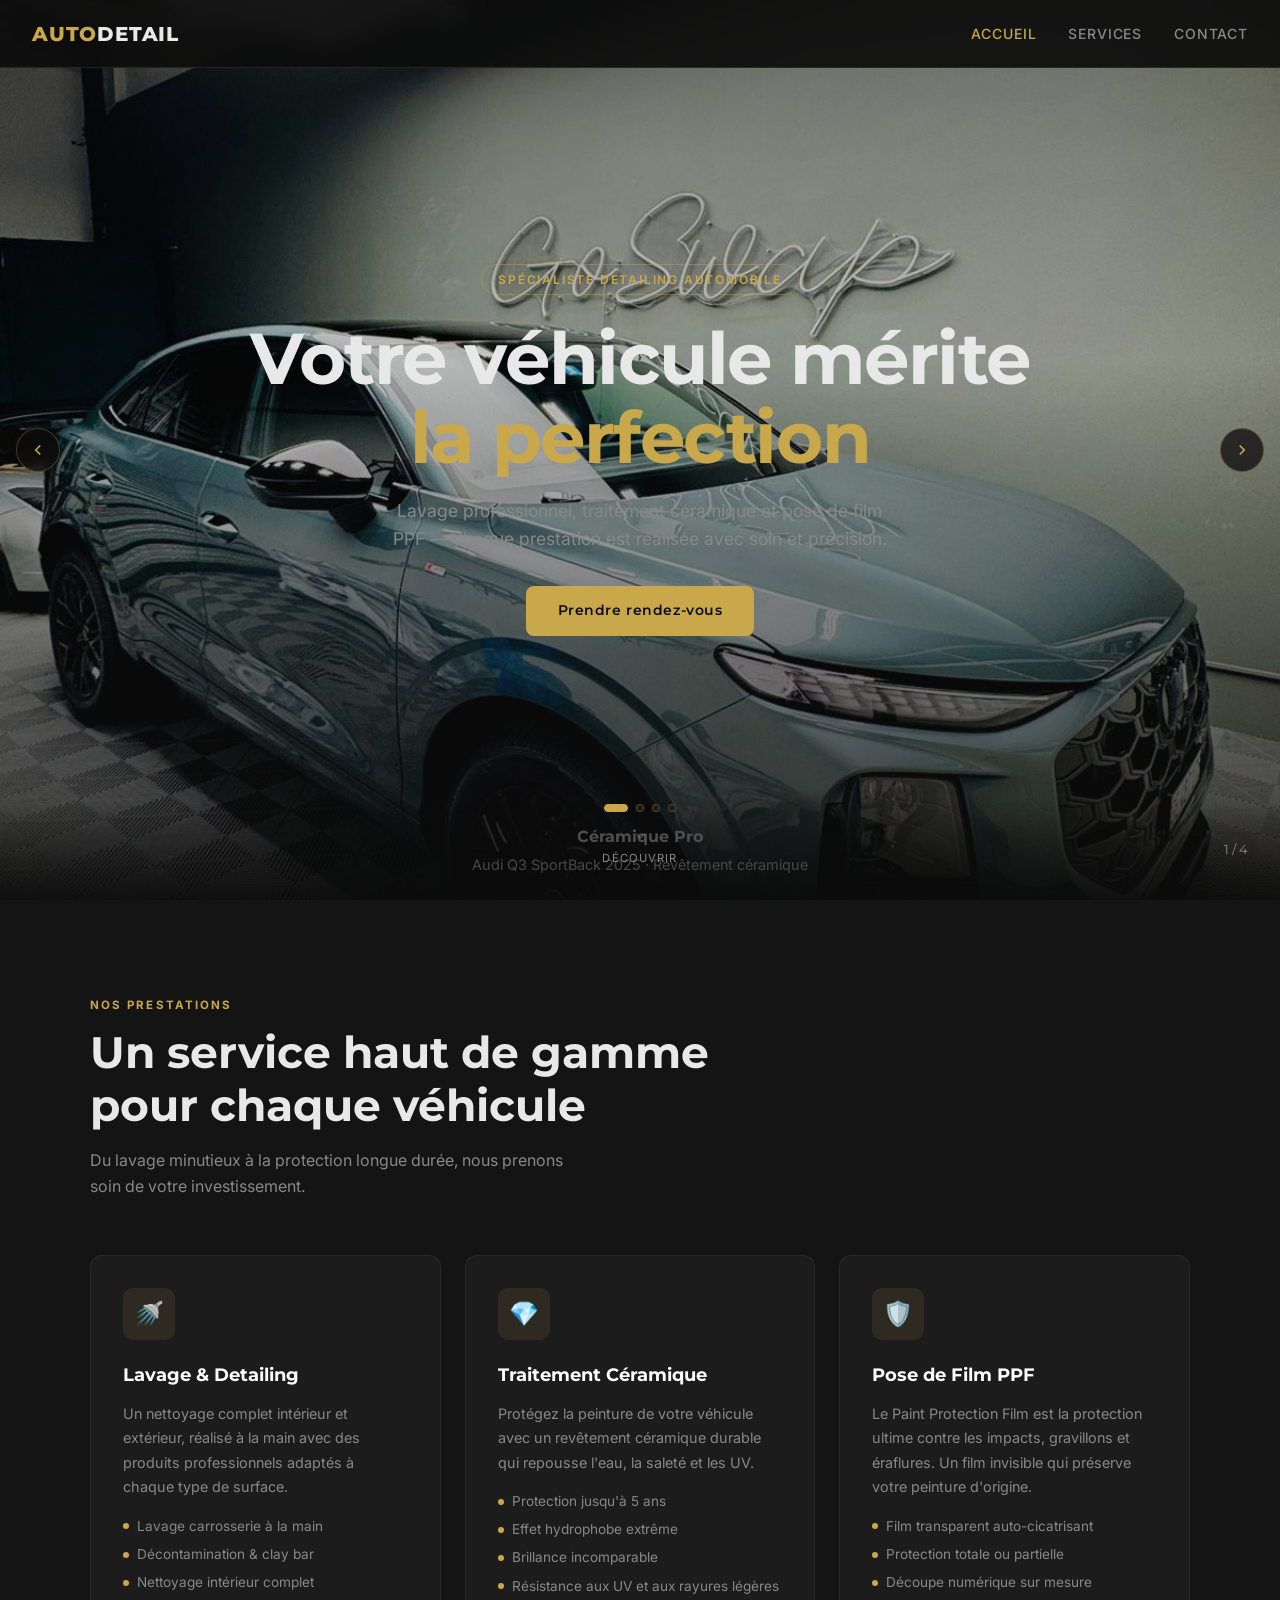
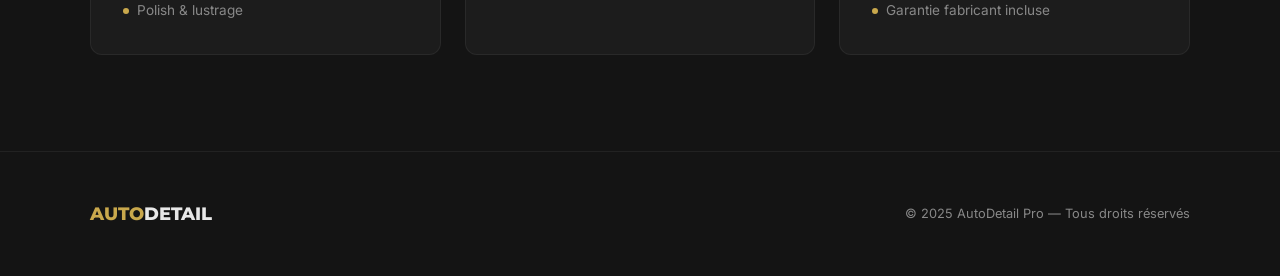
==== index.html @ d567841a "Initial deploy — AutoDetail Pro website with hero carousel Co-Authored-By: Claude Sonnet 4.6 <norepl" ====
<!DOCTYPE html>
<html lang="fr">
<head>
  <meta charset="UTF-8" />
  <meta name="viewport" content="width=device-width, initial-scale=1.0" />
  <title>Auto Detail Pro — Detailing, Céramique & PPF</title>
  <meta name="description" content="Spécialiste du detailing automobile — lavage, traitement céramique et pose de film de protection PPF." />
  <link rel="preconnect" href="https://fonts.googleapis.com" />
  <link rel="preconnect" href="https://fonts.gstatic.com" crossorigin />
  <link href="https://fonts.googleapis.com/css2?family=Montserrat:wght@700;800&family=Inter:wght@400;500;600&display=swap" rel="stylesheet" />
  <link rel="stylesheet" href="style.css" />
</head>
<body>

  <!-- ── Nav ──────────────────────────────────────────── -->
  <nav>
    <a href="index.html" class="nav-logo">AUTO<span>DETAIL</span></a>
    <ul class="nav-links">
      <li><a href="#hero"     class="active">Accueil</a></li>
      <li><a href="#services">Services</a></li>
      <li><a href="contact.html">Contact</a></li>
    </ul>
    <button class="nav-burger" aria-label="Menu" aria-expanded="false">
      <span></span><span></span><span></span>
    </button>
  </nav>

  <!-- ── Hero ─────────────────────────────────────────── -->
  <section id="hero">

    <!-- Full-screen photo carousel background -->
    <div class="carousel-wrap hero-carousel-bg">
      <div class="carousel">
        <div class="carousel-track"></div>
      </div>
    </div>

    <!-- Dark gradient overlay for text readability -->
    <div class="hero-overlay"></div>

    <!-- Nav arrows -->
    <button class="carousel-btn prev" aria-label="Photo précédente">
      <svg width="18" height="18" viewBox="0 0 24 24" fill="none" stroke="currentColor" stroke-width="2.2">
        <polyline points="15 18 9 12 15 6"/>
      </svg>
    </button>
    <button class="carousel-btn next" aria-label="Photo suivante">
      <svg width="18" height="18" viewBox="0 0 24 24" fill="none" stroke="currentColor" stroke-width="2.2">
        <polyline points="9 18 15 12 9 6"/>
      </svg>
    </button>

    <div class="hero-content">
      <span class="hero-badge">Spécialiste Detailing Automobile</span>
      <h1>Votre véhicule mérite<br><em>la perfection</em></h1>
      <p>Lavage professionnel, traitement céramique et pose de film PPF — chaque prestation est réalisée avec soin et précision.</p>
      <a href="contact.html" class="btn btn-primary">Prendre rendez-vous</a>
    </div>

    <div class="carousel-dots"></div>
    <div class="carousel-counter"></div>

    <div class="hero-scroll" aria-hidden="true">
      <svg width="16" height="16" viewBox="0 0 24 24" fill="none" stroke="currentColor" stroke-width="2">
        <polyline points="6 9 12 15 18 9"/>
      </svg>
      Découvrir
    </div>
  </section>

  <!-- ── Services ─────────────────────────────────────── -->
  <section id="services">
    <div class="container">
      <span class="section-label">Nos prestations</span>
      <h2 class="section-title">Un service haut de gamme<br>pour chaque véhicule</h2>
      <p class="section-sub">Du lavage minutieux à la protection longue durée, nous prenons soin de votre investissement.</p>

      <div class="services-grid">

        <!-- Card 1 — Detailing -->
        <div class="service-card">
          <div class="service-icon">🚿</div>
          <h3>Lavage & Detailing</h3>
          <p>Un nettoyage complet intérieur et extérieur, réalisé à la main avec des produits professionnels adaptés à chaque type de surface.</p>
          <ul>
            <li>Lavage carrosserie à la main</li>
            <li>Décontamination & clay bar</li>
            <li>Nettoyage intérieur complet</li>
            <li>Polish & lustrage</li>
          </ul>
        </div>

        <!-- Card 2 — Céramique -->
        <div class="service-card">
          <div class="service-icon">💎</div>
          <h3>Traitement Céramique</h3>
          <p>Protégez la peinture de votre véhicule avec un revêtement céramique durable qui repousse l'eau, la saleté et les UV.</p>
          <ul>
            <li>Protection jusqu'à 5 ans</li>
            <li>Effet hydrophobe extrême</li>
            <li>Brillance incomparable</li>
            <li>Résistance aux UV et aux rayures légères</li>
          </ul>
        </div>

        <!-- Card 3 — PPF -->
        <div class="service-card">
          <div class="service-icon">🛡️</div>
          <h3>Pose de Film PPF</h3>
          <p>Le Paint Protection Film est la protection ultime contre les impacts, gravillons et éraflures. Un film invisible qui préserve votre peinture d'origine.</p>
          <ul>
            <li>Film transparent auto-cicatrisant</li>
            <li>Protection totale ou partielle</li>
            <li>Découpe numérique sur mesure</li>
            <li>Garantie fabricant incluse</li>
          </ul>
        </div>

      </div>
    </div>
  </section>


  <!-- ── Footer ────────────────────────────────────────── -->
  <footer>
    <div class="footer-inner">
      <div class="footer-logo">AUTO<span>DETAIL</span></div>
      <div class="footer-copy">© 2025 AutoDetail Pro — Tous droits réservés</div>
    </div>
  </footer>

  <script src="script.js"></script>
</body>
</html>
---- style.css ----
/* ─── Reset & Base ──────────────────────────────────────────── */
*, *::before, *::after { box-sizing: border-box; margin: 0; padding: 0; }

:root {
  --gold:    #c9a84c;
  --gold-dk: #a8832d;
  --bg:      #0d0d0d;
  --bg2:     #141414;
  --bg3:     #1c1c1c;
  --text:    #e8e8e8;
  --muted:   #888;
  --radius:  8px;
}

html { scroll-behavior: smooth; }

body {
  font-family: 'Inter', sans-serif;
  background: var(--bg);
  color: var(--text);
  line-height: 1.6;
}

h1, h2, h3, h4 {
  font-family: 'Montserrat', sans-serif;
  font-weight: 700;
}

a { color: inherit; text-decoration: none; }

img { display: block; max-width: 100%; }

/* ─── Nav ────────────────────────────────────────────────────── */
nav {
  position: fixed;
  top: 0; left: 0; right: 0;
  z-index: 100;
  display: flex;
  align-items: center;
  justify-content: space-between;
  padding: 0 2rem;
  height: 68px;
  background: rgba(13,13,13,0.92);
  backdrop-filter: blur(10px);
  border-bottom: 1px solid rgba(201,168,76,0.15);
}

.nav-logo {
  font-family: 'Montserrat', sans-serif;
  font-weight: 800;
  font-size: 1.25rem;
  letter-spacing: 0.04em;
  color: var(--gold);
}

.nav-logo span { color: var(--text); }

.nav-links {
  display: flex;
  gap: 2rem;
  list-style: none;
}

.nav-links a {
  font-size: 0.875rem;
  font-weight: 500;
  letter-spacing: 0.06em;
  text-transform: uppercase;
  color: var(--muted);
  transition: color 0.2s;
}

.nav-links a:hover,
.nav-links a.active { color: var(--gold); }

.nav-burger {
  display: none;
  flex-direction: column;
  gap: 5px;
  cursor: pointer;
  background: none;
  border: none;
  padding: 4px;
}

.nav-burger span {
  display: block;
  width: 24px;
  height: 2px;
  background: var(--text);
  transition: all 0.3s;
}

/* ─── Hero ───────────────────────────────────────────────────── */
#hero {
  position: relative;
  min-height: 100vh;
  display: flex;
  align-items: center;
  justify-content: center;
  text-align: center;
  padding: 2rem;
  overflow: hidden;
  background: linear-gradient(135deg, #0d0d0d 0%, #1a1208 50%, #0d0d0d 100%);
}

.hero-bg {
  position: absolute;
  inset: 0;
  background:
    radial-gradient(ellipse 60% 40% at 50% 60%, rgba(201,168,76,0.07) 0%, transparent 70%);
}

/* Decorative lines */
.hero-bg::before {
  content: '';
  position: absolute;
  inset: 0;
  background-image:
    linear-gradient(rgba(201,168,76,0.04) 1px, transparent 1px),
    linear-gradient(90deg, rgba(201,168,76,0.04) 1px, transparent 1px);
  background-size: 60px 60px;
}

.hero-content {
  position: relative;
  max-width: 780px;
}

.hero-badge {
  display: inline-block;
  font-size: 0.75rem;
  font-weight: 600;
  letter-spacing: 0.15em;
  text-transform: uppercase;
  color: var(--gold);
  border: 1px solid rgba(201,168,76,0.4);
  padding: 0.3rem 1rem;
  border-radius: 50px;
  margin-bottom: 1.5rem;
}

.hero-content h1 {
  font-size: clamp(2.5rem, 6vw, 4.5rem);
  line-height: 1.1;
  margin-bottom: 1.25rem;
  letter-spacing: -0.02em;
}

.hero-content h1 em {
  font-style: normal;
  color: var(--gold);
}

.hero-content p {
  font-size: 1.1rem;
  color: var(--muted);
  max-width: 500px;
  margin: 0 auto 2rem;
}

.btn {
  display: inline-flex;
  align-items: center;
  gap: 0.5rem;
  padding: 0.85rem 2rem;
  border-radius: var(--radius);
  font-family: 'Montserrat', sans-serif;
  font-weight: 600;
  font-size: 0.9rem;
  letter-spacing: 0.04em;
  cursor: pointer;
  transition: all 0.2s;
  border: none;
}

.btn-primary {
  background: var(--gold);
  color: #0d0d0d;
}

.btn-primary:hover {
  background: var(--gold-dk);
  transform: translateY(-2px);
  box-shadow: 0 8px 24px rgba(201,168,76,0.3);
}

.btn-outline {
  background: transparent;
  color: var(--gold);
  border: 1px solid var(--gold);
}

.btn-outline:hover {
  background: rgba(201,168,76,0.1);
  transform: translateY(-2px);
}

.hero-scroll {
  position: absolute;
  bottom: 2rem;
  left: 50%;
  transform: translateX(-50%);
  display: flex;
  flex-direction: column;
  align-items: center;
  gap: 0.4rem;
  color: var(--muted);
  font-size: 0.7rem;
  letter-spacing: 0.1em;
  text-transform: uppercase;
  animation: bounce 2s infinite;
}

.hero-scroll svg { opacity: 0.5; }

@keyframes bounce {
  0%, 100% { transform: translateX(-50%) translateY(0); }
  50%       { transform: translateX(-50%) translateY(6px); }
}

/* ─── Section Base ───────────────────────────────────────────── */
section { padding: 6rem 2rem; }

.section-label {
  display: block;
  font-size: 0.72rem;
  font-weight: 700;
  letter-spacing: 0.18em;
  text-transform: uppercase;
  color: var(--gold);
  margin-bottom: 0.75rem;
}

.section-title {
  font-size: clamp(1.75rem, 3.5vw, 2.75rem);
  margin-bottom: 1rem;
  line-height: 1.2;
}

.section-sub {
  color: var(--muted);
  max-width: 500px;
  margin-bottom: 3.5rem;
}

.container {
  max-width: 1100px;
  margin: 0 auto;
}

/* ─── Services ───────────────────────────────────────────────── */
#services { background: var(--bg2); }

.services-grid {
  display: grid;
  grid-template-columns: repeat(auto-fit, minmax(280px, 1fr));
  gap: 1.5rem;
}

.service-card {
  background: var(--bg3);
  border: 1px solid rgba(255,255,255,0.06);
  border-radius: 12px;
  padding: 2rem;
  transition: all 0.3s;
  position: relative;
  overflow: hidden;
}

.service-card::before {
  content: '';
  position: absolute;
  top: 0; left: 0; right: 0;
  height: 2px;
  background: var(--gold);
  transform: scaleX(0);
  transform-origin: left;
  transition: transform 0.3s;
}

.service-card:hover {
  border-color: rgba(201,168,76,0.25);
  transform: translateY(-4px);
  box-shadow: 0 16px 40px rgba(0,0,0,0.4);
}

.service-card:hover::before { transform: scaleX(1); }

.service-icon {
  width: 52px;
  height: 52px;
  background: rgba(201,168,76,0.1);
  border-radius: 10px;
  display: flex;
  align-items: center;
  justify-content: center;
  margin-bottom: 1.25rem;
  font-size: 1.5rem;
}

.service-card h3 {
  font-size: 1.15rem;
  margin-bottom: 0.75rem;
  color: #fff;
}

.service-card p {
  font-size: 0.9rem;
  color: var(--muted);
  line-height: 1.7;
}

.service-card ul {
  list-style: none;
  margin-top: 1rem;
  display: flex;
  flex-direction: column;
  gap: 0.4rem;
}

.service-card ul li {
  font-size: 0.85rem;
  color: var(--muted);
  display: flex;
  align-items: center;
  gap: 0.5rem;
}

.service-card ul li::before {
  content: '';
  width: 6px;
  height: 6px;
  border-radius: 50%;
  background: var(--gold);
  flex-shrink: 0;
}

/* ─── Gallery / Carousel ─────────────────────────────────────── */
.carousel-wrap {
  position: relative;
}

.carousel {
  position: relative;
  width: 100%;
  border-radius: 14px;
  overflow: hidden;
  background: var(--bg3);
  aspect-ratio: 16/9;
  max-height: 560px;
}

.carousel-track {
  display: flex;
  height: 100%;
  transition: transform 0.5s cubic-bezier(0.4, 0, 0.2, 1);
}

.carousel-slide {
  min-width: 100%;
  height: 100%;
  position: relative;
  display: flex;
  align-items: flex-end;
}

.carousel-slide img {
  position: absolute;
  inset: 0;
  width: 100%;
  height: 100%;
  object-fit: cover;
}

.slide-placeholder {
  position: absolute;
  inset: 0;
  display: flex;
  flex-direction: column;
  align-items: center;
  justify-content: center;
  gap: 0.75rem;
  color: var(--muted);
  font-size: 0.9rem;
}

.slide-placeholder svg { opacity: 0.3; }

.slide-caption {
  position: relative;
  z-index: 2;
  width: 100%;
  padding: 1.5rem;
  background: linear-gradient(transparent, rgba(0,0,0,0.85));
  font-size: 0.9rem;
  color: #fff;
}

.slide-caption strong {
  display: block;
  font-family: 'Montserrat', sans-serif;
  font-size: 1rem;
  margin-bottom: 0.2rem;
}

/* Nav arrows */
.carousel-btn {
  position: absolute;
  top: 50%;
  transform: translateY(-50%);
  z-index: 10;
  width: 44px;
  height: 44px;
  border-radius: 50%;
  background: rgba(13,13,13,0.75);
  border: 1px solid rgba(201,168,76,0.3);
  color: var(--gold);
  cursor: pointer;
  display: flex;
  align-items: center;
  justify-content: center;
  transition: all 0.2s;
  backdrop-filter: blur(4px);
}

.carousel-btn:hover {
  background: rgba(201,168,76,0.2);
  border-color: var(--gold);
}

.carousel-btn.prev { left: 1rem; }
.carousel-btn.next { right: 1rem; }

/* Dots */
.carousel-dots {
  display: flex;
  justify-content: center;
  gap: 0.5rem;
  margin-top: 1.25rem;
}

.dot {
  width: 8px;
  height: 8px;
  border-radius: 50%;
  background: var(--bg3);
  border: 1px solid rgba(201,168,76,0.3);
  cursor: pointer;
  transition: all 0.2s;
}

.dot.active {
  background: var(--gold);
  border-color: var(--gold);
  width: 24px;
  border-radius: 4px;
}

/* Counter */
.carousel-counter {
  text-align: right;
  font-size: 0.8rem;
  color: var(--muted);
  margin-top: 0.75rem;
  font-family: 'Montserrat', sans-serif;
}

/* No-photos message */
.gallery-empty {
  text-align: center;
  padding: 4rem 2rem;
  background: var(--bg3);
  border-radius: 14px;
  border: 1px dashed rgba(201,168,76,0.2);
}

.gallery-empty p {
  color: var(--muted);
  margin-top: 0.75rem;
  font-size: 0.9rem;
}

/* ─── Hero Carousel ─────────────────────────────────────────── */
.hero-carousel-bg {
  position: absolute !important;
  inset: 0;
  z-index: 0;
}

.hero-carousel-bg .carousel {
  aspect-ratio: unset;
  max-height: none;
  height: 100%;
  border-radius: 0;
}

.hero-overlay {
  position: absolute;
  inset: 0;
  z-index: 1;
  background: linear-gradient(
    to bottom,
    rgba(13,13,13,0.45) 0%,
    rgba(13,13,13,0.2) 40%,
    rgba(13,13,13,0.8) 100%
  );
  pointer-events: none;
}

#hero .hero-content  { position: relative; z-index: 2; }
#hero .carousel-btn  { z-index: 4; }
#hero .hero-scroll   { z-index: 3; }

#hero .carousel-dots {
  position: absolute;
  bottom: 5.5rem;
  left: 50%;
  transform: translateX(-50%);
  z-index: 3;
  margin: 0;
}

#hero .carousel-counter {
  position: absolute;
  bottom: 2.5rem;
  right: 2rem;
  z-index: 3;
  text-align: right;
  margin: 0;
}

/* ─── Footer ─────────────────────────────────────────────────── */
footer {
  background: var(--bg2);
  border-top: 1px solid rgba(255,255,255,0.06);
  padding: 3rem 2rem;
}

.footer-inner {
  max-width: 1100px;
  margin: 0 auto;
  display: flex;
  flex-wrap: wrap;
  align-items: center;
  justify-content: space-between;
  gap: 1.5rem;
}

.footer-logo {
  font-family: 'Montserrat', sans-serif;
  font-weight: 800;
  font-size: 1.1rem;
  color: var(--gold);
}

.footer-logo span { color: var(--text); }

.footer-copy {
  font-size: 0.8rem;
  color: var(--muted);
}

/* ─── Contact Page ───────────────────────────────────────────── */
.page-hero {
  padding: 10rem 2rem 5rem;
  text-align: center;
  background: var(--bg2);
  border-bottom: 1px solid rgba(255,255,255,0.05);
}

.contact-grid {
  display: grid;
  grid-template-columns: 1fr 1.6fr;
  gap: 3rem;
  max-width: 1000px;
  margin: 0 auto;
  padding: 5rem 2rem;
}

.contact-info h3 {
  font-size: 1.1rem;
  color: var(--gold);
  margin-bottom: 1.5rem;
}

.info-item {
  display: flex;
  gap: 1rem;
  margin-bottom: 1.5rem;
}

.info-icon {
  width: 40px;
  height: 40px;
  background: rgba(201,168,76,0.1);
  border-radius: 8px;
  display: flex;
  align-items: center;
  justify-content: center;
  flex-shrink: 0;
  font-size: 1.1rem;
}

.info-text strong {
  display: block;
  font-size: 0.85rem;
  color: var(--text);
  margin-bottom: 0.2rem;
  font-family: 'Montserrat', sans-serif;
}

.info-text span {
  font-size: 0.85rem;
  color: var(--muted);
}

/* Form */
.contact-form-wrap {
  background: var(--bg3);
  border: 1px solid rgba(255,255,255,0.06);
  border-radius: 14px;
  padding: 2.5rem;
}

.form-row {
  display: grid;
  grid-template-columns: 1fr 1fr;
  gap: 1rem;
}

.form-group {
  display: flex;
  flex-direction: column;
  gap: 0.4rem;
  margin-bottom: 1.25rem;
}

.form-group label {
  font-size: 0.78rem;
  font-weight: 600;
  letter-spacing: 0.06em;
  text-transform: uppercase;
  color: var(--muted);
}

.form-group input,
.form-group select,
.form-group textarea {
  background: var(--bg);
  border: 1px solid rgba(255,255,255,0.1);
  border-radius: var(--radius);
  color: var(--text);
  font-family: 'Inter', sans-serif;
  font-size: 0.95rem;
  padding: 0.75rem 1rem;
  transition: border-color 0.2s;
  outline: none;
  width: 100%;
}

.form-group input:focus,
.form-group select:focus,
.form-group textarea:focus {
  border-color: var(--gold);
  box-shadow: 0 0 0 3px rgba(201,168,76,0.1);
}

.form-group select {
  appearance: none;
  background-image: url("data:image/svg+xml,%3Csvg xmlns='http://www.w3.org/2000/svg' width='12' height='12' viewBox='0 0 24 24' fill='none' stroke='%23888' stroke-width='2'%3E%3Cpolyline points='6 9 12 15 18 9'/%3E%3C/svg%3E");
  background-repeat: no-repeat;
  background-position: right 1rem center;
}

.form-group select option { background: var(--bg2); }

.form-group textarea { resize: vertical; min-height: 130px; }

.form-submit { width: 100%; margin-top: 0.5rem; justify-content: center; }

/* Thank-you state */
.form-success {
  display: none;
  text-align: center;
  padding: 3rem 2rem;
}

.form-success .success-icon {
  width: 64px;
  height: 64px;
  background: rgba(201,168,76,0.1);
  border-radius: 50%;
  display: flex;
  align-items: center;
  justify-content: center;
  margin: 0 auto 1.25rem;
  font-size: 1.75rem;
}

.form-success h3 {
  font-size: 1.3rem;
  margin-bottom: 0.5rem;
}

.form-success p { color: var(--muted); font-size: 0.9rem; }

/* ─── Responsive ─────────────────────────────────────────────── */
@media (max-width: 768px) {
  .nav-links {
    position: fixed;
    top: 68px; left: 0; right: 0;
    background: var(--bg);
    flex-direction: column;
    gap: 0;
    padding: 0;
    border-bottom: 1px solid rgba(255,255,255,0.08);
    transform: translateY(-120%);
    transition: transform 0.3s;
  }

  .nav-links.open { transform: translateY(0); }

  .nav-links li a {
    display: block;
    padding: 1rem 2rem;
    border-bottom: 1px solid rgba(255,255,255,0.05);
  }

  .nav-burger { display: flex; }

  .contact-grid {
    grid-template-columns: 1fr;
    padding: 3rem 1.25rem;
  }

  .form-row { grid-template-columns: 1fr; }

  section { padding: 4rem 1.25rem; }
}
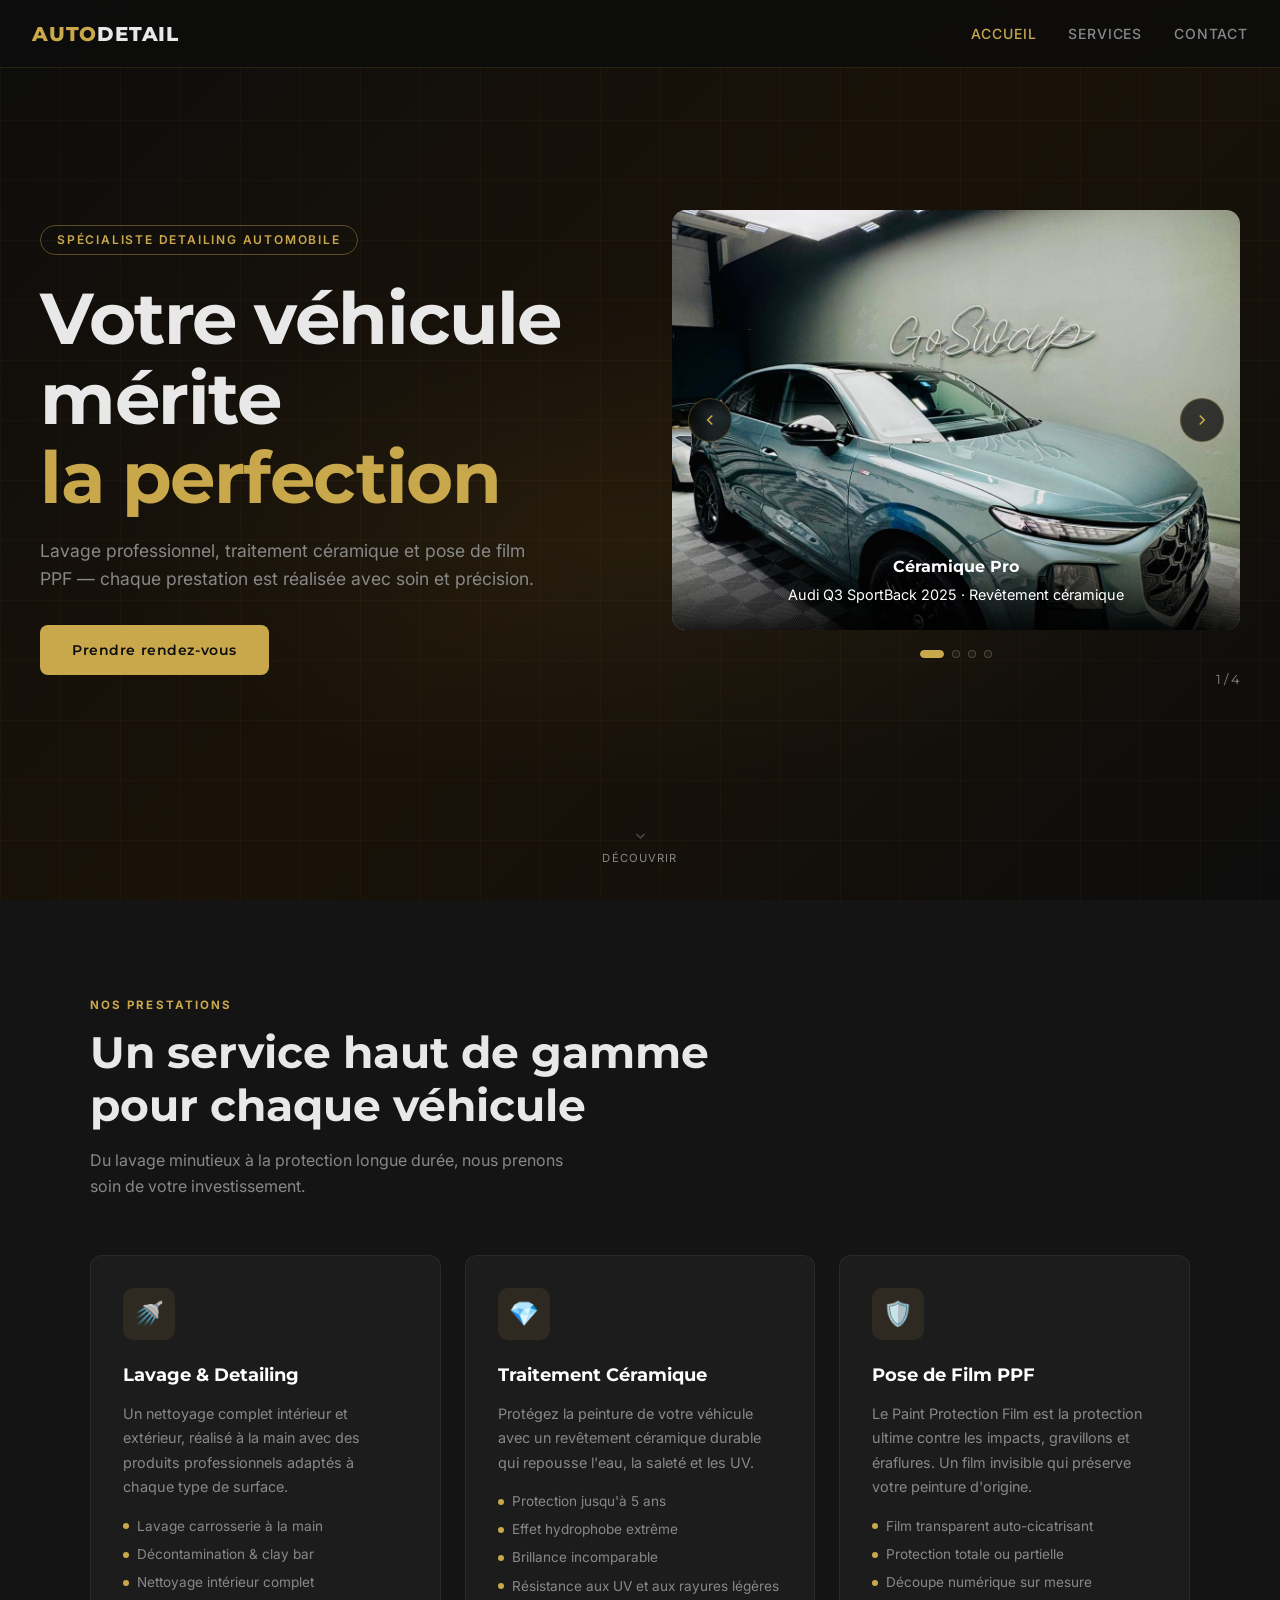
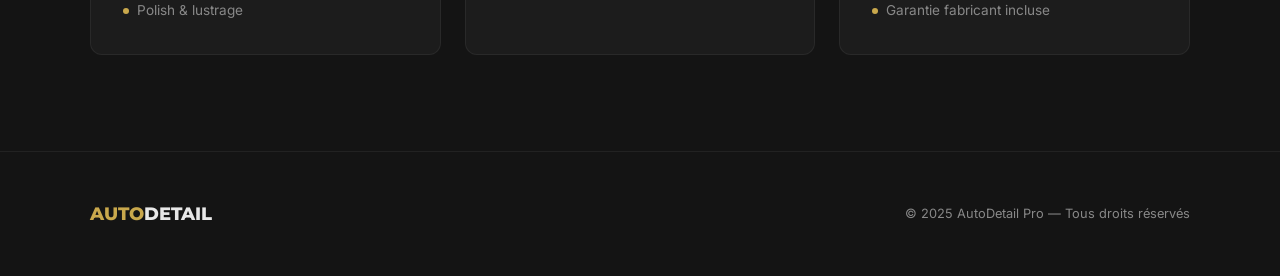
==== commit 98cd9796: "Redesign hero: two-column layout with carousel alongside text Co-Authored-By: Claude Sonnet 4.6 <nor" ====
--- a/index.html
+++ b/index.html
@@ -27,39 +27,39 @@
 
   <!-- ── Hero ─────────────────────────────────────────── -->
   <section id="hero">
+    <div class="hero-bg"></div>
+    <div class="hero-grid">
 
-    <!-- Full-screen photo carousel background -->
-    <div class="carousel-wrap hero-carousel-bg">
-      <div class="carousel">
-        <div class="carousel-track"></div>
+      <!-- Left: text -->
+      <div class="hero-content">
+        <span class="hero-badge">Spécialiste Detailing Automobile</span>
+        <h1>Votre véhicule mérite<br><em>la perfection</em></h1>
+        <p>Lavage professionnel, traitement céramique et pose de film PPF — chaque prestation est réalisée avec soin et précision.</p>
+        <a href="contact.html" class="btn btn-primary">Prendre rendez-vous</a>
       </div>
+
+      <!-- Right: carousel -->
+      <div class="hero-visual">
+        <div class="carousel-wrap">
+          <div class="carousel">
+            <div class="carousel-track"></div>
+          </div>
+          <button class="carousel-btn prev" aria-label="Photo précédente">
+            <svg width="18" height="18" viewBox="0 0 24 24" fill="none" stroke="currentColor" stroke-width="2.2">
+              <polyline points="15 18 9 12 15 6"/>
+            </svg>
+          </button>
+          <button class="carousel-btn next" aria-label="Photo suivante">
+            <svg width="18" height="18" viewBox="0 0 24 24" fill="none" stroke="currentColor" stroke-width="2.2">
+              <polyline points="9 18 15 12 9 6"/>
+            </svg>
+          </button>
+        </div>
+        <div class="carousel-dots"></div>
+        <div class="carousel-counter"></div>
+      </div>
+
     </div>
-
-    <!-- Dark gradient overlay for text readability -->
-    <div class="hero-overlay"></div>
-
-    <!-- Nav arrows -->
-    <button class="carousel-btn prev" aria-label="Photo précédente">
-      <svg width="18" height="18" viewBox="0 0 24 24" fill="none" stroke="currentColor" stroke-width="2.2">
-        <polyline points="15 18 9 12 15 6"/>
-      </svg>
-    </button>
-    <button class="carousel-btn next" aria-label="Photo suivante">
-      <svg width="18" height="18" viewBox="0 0 24 24" fill="none" stroke="currentColor" stroke-width="2.2">
-        <polyline points="9 18 15 12 9 6"/>
-      </svg>
-    </button>
-
-    <div class="hero-content">
-      <span class="hero-badge">Spécialiste Detailing Automobile</span>
-      <h1>Votre véhicule mérite<br><em>la perfection</em></h1>
-      <p>Lavage professionnel, traitement céramique et pose de film PPF — chaque prestation est réalisée avec soin et précision.</p>
-      <a href="contact.html" class="btn btn-primary">Prendre rendez-vous</a>
-    </div>
-
-    <div class="carousel-dots"></div>
-    <div class="carousel-counter"></div>
-
     <div class="hero-scroll" aria-hidden="true">
       <svg width="16" height="16" viewBox="0 0 24 24" fill="none" stroke="currentColor" stroke-width="2">
         <polyline points="6 9 12 15 18 9"/>
--- a/style.css
+++ b/style.css
@@ -481,53 +481,45 @@
   font-size: 0.9rem;
 }
 
-/* ─── Hero Carousel ─────────────────────────────────────────── */
-.hero-carousel-bg {
-  position: absolute !important;
-  inset: 0;
-  z-index: 0;
-}
-
-.hero-carousel-bg .carousel {
+/* ─── Hero Grid ──────────────────────────────────────────────── */
+.hero-grid {
+  position: relative;
+  z-index: 1;
+  display: grid;
+  grid-template-columns: 1fr 1fr;
+  gap: 4rem;
+  align-items: center;
+  width: 100%;
+  max-width: 1200px;
+}
+
+.hero-grid .hero-content {
+  text-align: left;
+  max-width: none;
+}
+
+.hero-grid .hero-content p {
+  margin-left: 0;
+  margin-right: 0;
+}
+
+.hero-visual .carousel {
   aspect-ratio: unset;
-  max-height: none;
-  height: 100%;
-  border-radius: 0;
-}
-
-.hero-overlay {
-  position: absolute;
-  inset: 0;
-  z-index: 1;
-  background: linear-gradient(
-    to bottom,
-    rgba(13,13,13,0.45) 0%,
-    rgba(13,13,13,0.2) 40%,
-    rgba(13,13,13,0.8) 100%
-  );
-  pointer-events: none;
-}
-
-#hero .hero-content  { position: relative; z-index: 2; }
-#hero .carousel-btn  { z-index: 4; }
-#hero .hero-scroll   { z-index: 3; }
-
-#hero .carousel-dots {
-  position: absolute;
-  bottom: 5.5rem;
-  left: 50%;
-  transform: translateX(-50%);
-  z-index: 3;
-  margin: 0;
-}
-
-#hero .carousel-counter {
-  position: absolute;
-  bottom: 2.5rem;
-  right: 2rem;
-  z-index: 3;
-  text-align: right;
-  margin: 0;
+  height: 420px;
+  max-height: 420px;
+}
+
+@media (max-width: 900px) {
+  .hero-grid {
+    grid-template-columns: 1fr;
+    gap: 2.5rem;
+  }
+  .hero-grid .hero-content {
+    text-align: center;
+  }
+  .hero-grid .hero-content p {
+    margin: 0 auto 2rem;
+  }
 }
 
 /* ─── Footer ─────────────────────────────────────────────────── */
